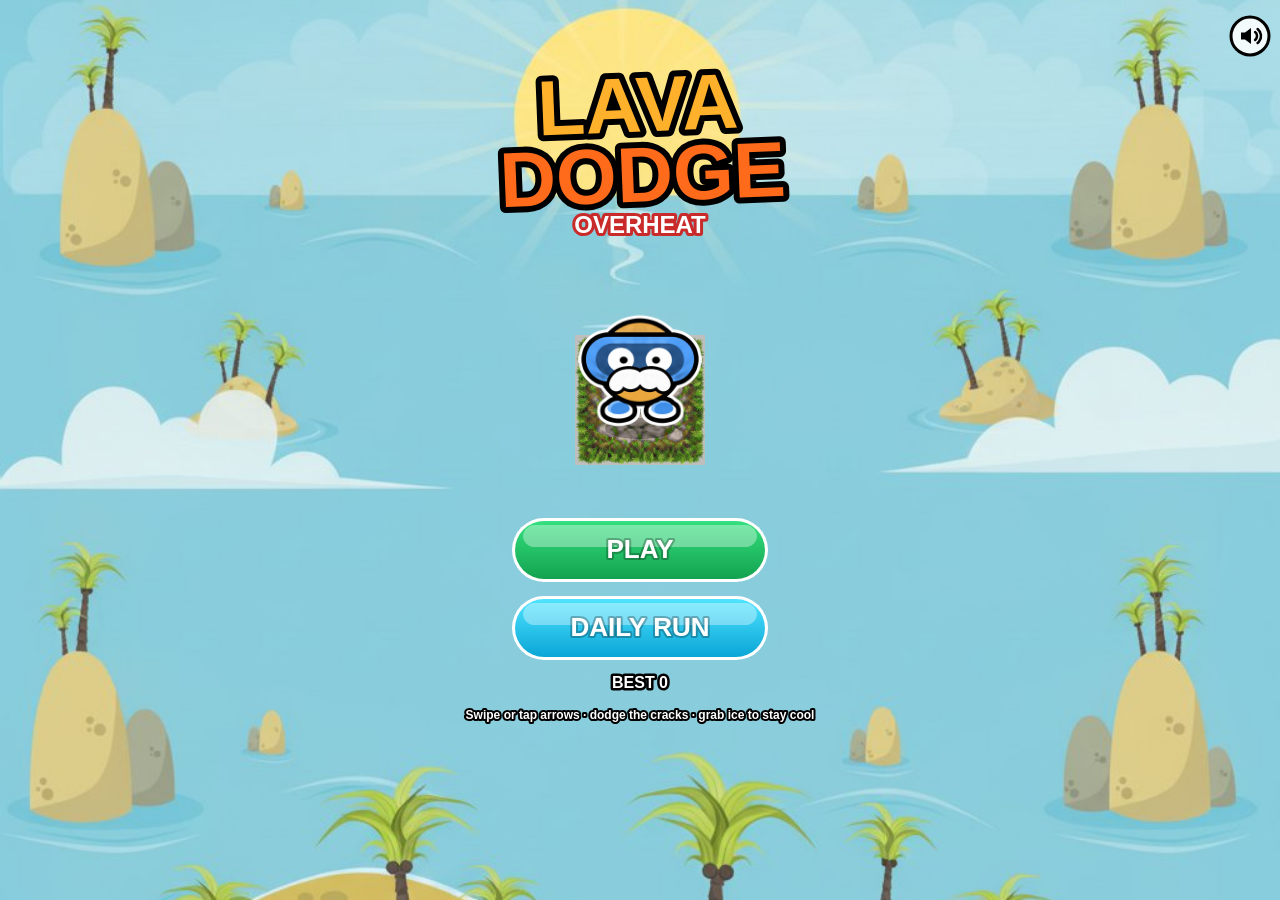
==== ios/index.html @ fd52ae63 "Add iPhone remake of LavaDodge as an installable web app in ios/ Co-Authored-By: Claude Opus 5.5 <no" ====
<!DOCTYPE html>
<html lang="en">
<head>
<meta charset="UTF-8">
<meta name="viewport" content="width=device-width, initial-scale=1, maximum-scale=1, user-scalable=no, viewport-fit=cover">
<title>LavaDodge</title>
<meta name="description" content="Help Olaf dodge the lava. How long can you last?">
<meta name="theme-color" content="#7cc7e0">
<meta name="apple-mobile-web-app-capable" content="yes">
<meta name="mobile-web-app-capable" content="yes">
<meta name="apple-mobile-web-app-status-bar-style" content="black-translucent">
<meta name="apple-mobile-web-app-title" content="LavaDodge">
<meta name="format-detection" content="telephone=no">
<link rel="apple-touch-icon" href="assets/img/icon-180.png">
<link rel="icon" type="image/png" href="assets/img/icon-192.png">
<link rel="manifest" href="manifest.webmanifest">
<style>
  html, body {
    margin: 0; padding: 0; height: 100%; overflow: hidden;
    background: #7cc7e0;
    -webkit-user-select: none; user-select: none;
    -webkit-touch-callout: none; -webkit-tap-highlight-color: transparent;
    touch-action: none; overscroll-behavior: none;
  }
  body { position: fixed; inset: 0; }
  canvas { position: absolute; inset: 0; width: 100%; height: 100%; display: block; }
  #safe {
    position: absolute; visibility: hidden; pointer-events: none;
    padding-top: env(safe-area-inset-top); padding-bottom: env(safe-area-inset-bottom);
    padding-left: env(safe-area-inset-left); padding-right: env(safe-area-inset-right);
  }
</style>
</head>
<body>
<canvas id="game"></canvas>
<div id="safe"></div>
<script src="game.js"></script>
<script>
  if ('serviceWorker' in navigator && location.protocol === 'https:') {
    window.addEventListener('load', function () { navigator.serviceWorker.register('sw.js'); });
  }
</script>
</body>
</html>
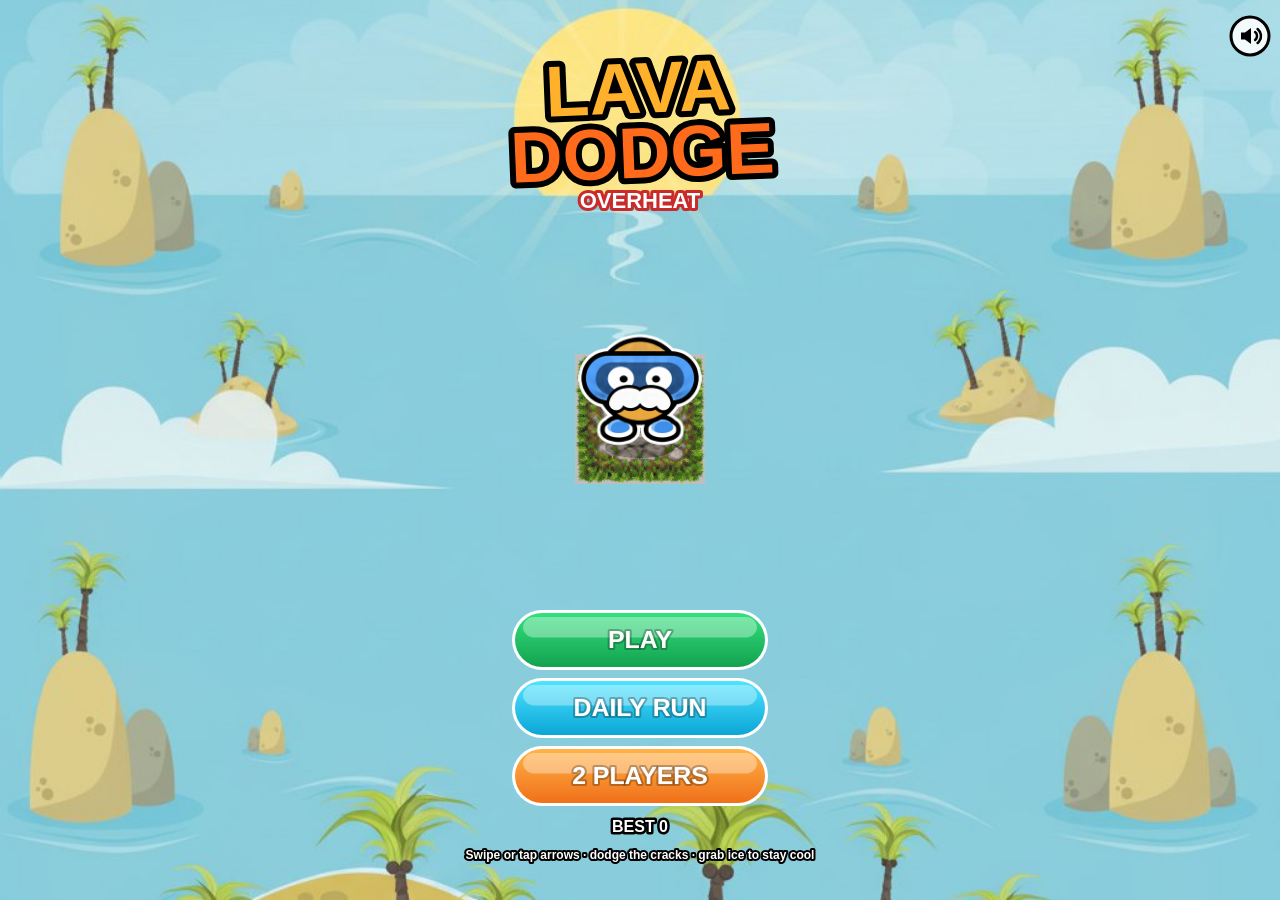
==== commit f22c5350: "Add 2-player modes (same phone and online rooms) to the 2D and 3D versions Game rules, menus, HUD an" ====
--- a/ios/index.html
+++ b/ios/index.html
@@ -34,6 +34,9 @@
 <body>
 <canvas id="game"></canvas>
 <div id="safe"></div>
+<script src="../shared/core.js"></script>
+<script src="../shared/net.js"></script>
+<script src="../shared/ui.js"></script>
 <script src="game.js"></script>
 <script>
   if ('serviceWorker' in navigator && location.protocol === 'https:') {
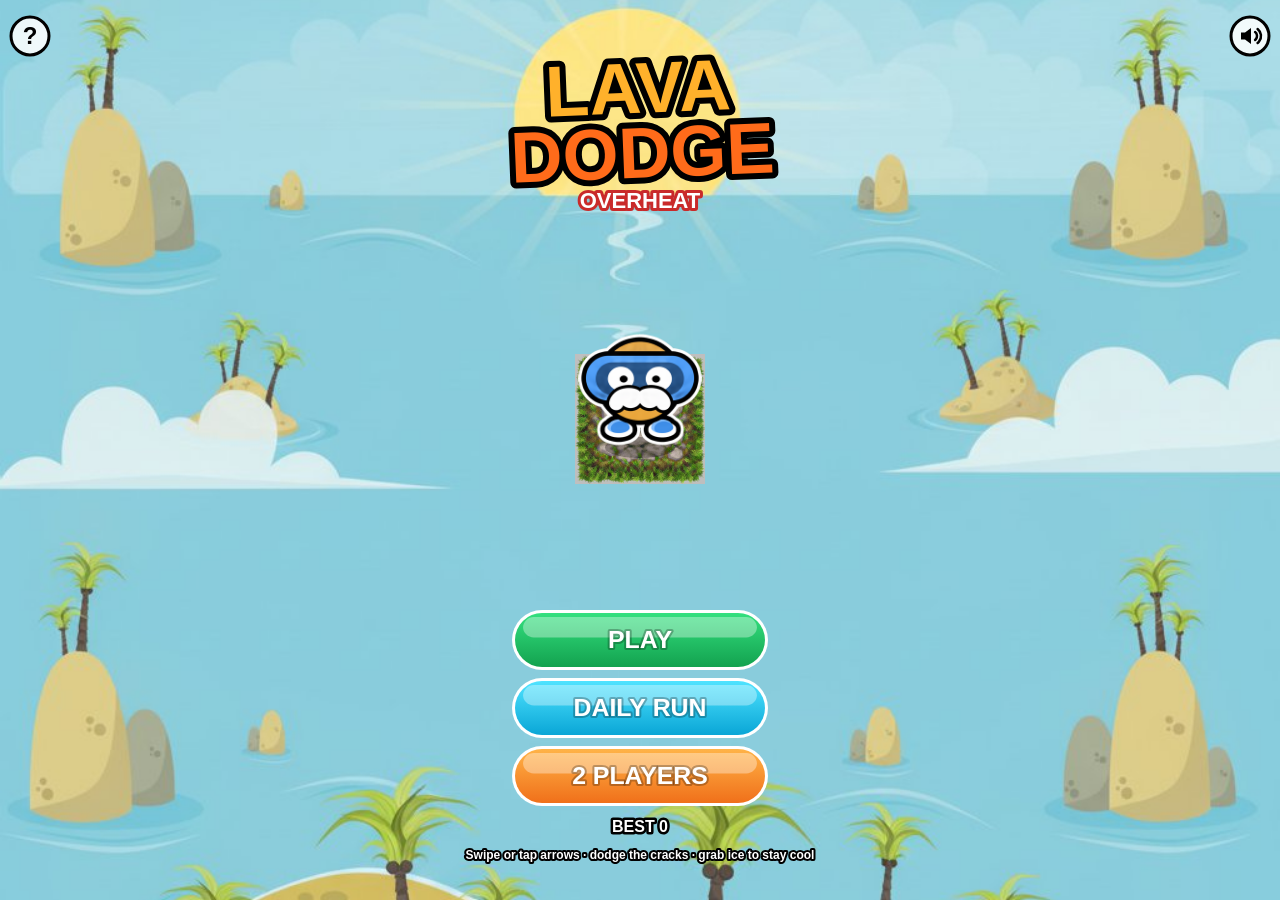
==== commit 26b074a0: "Auto-update, first-time how-to-play popup, arena heats up visually, fixes - Home-screen app checks f" ====
--- a/ios/index.html
+++ b/ios/index.html
@@ -39,8 +39,20 @@
 <script src="../shared/ui.js"></script>
 <script src="game.js"></script>
 <script>
+  // Offline support + automatic updates: check for a new version when the app is opened or
+  // brought back to the foreground; once it's downloaded, reload (only while on a menu).
   if ('serviceWorker' in navigator && location.protocol === 'https:') {
-    window.addEventListener('load', function () { navigator.serviceWorker.register('sw.js'); });
+    window.addEventListener('load', function () {
+      var hadController = !!navigator.serviceWorker.controller;
+      navigator.serviceWorker.register('sw.js', { updateViaCache: 'none' }).then(function (reg) {
+        document.addEventListener('visibilitychange', function () { if (!document.hidden) reg.update(); });
+        setInterval(function () { reg.update(); }, 10 * 60 * 1000);
+      });
+      navigator.serviceWorker.addEventListener('controllerchange', function () {
+        if (!hadController) { hadController = true; return; } // first install: already up to date
+        if (window.LD && LD.requestReload) LD.requestReload(); else location.reload();
+      });
+    });
   }
 </script>
 </body>
